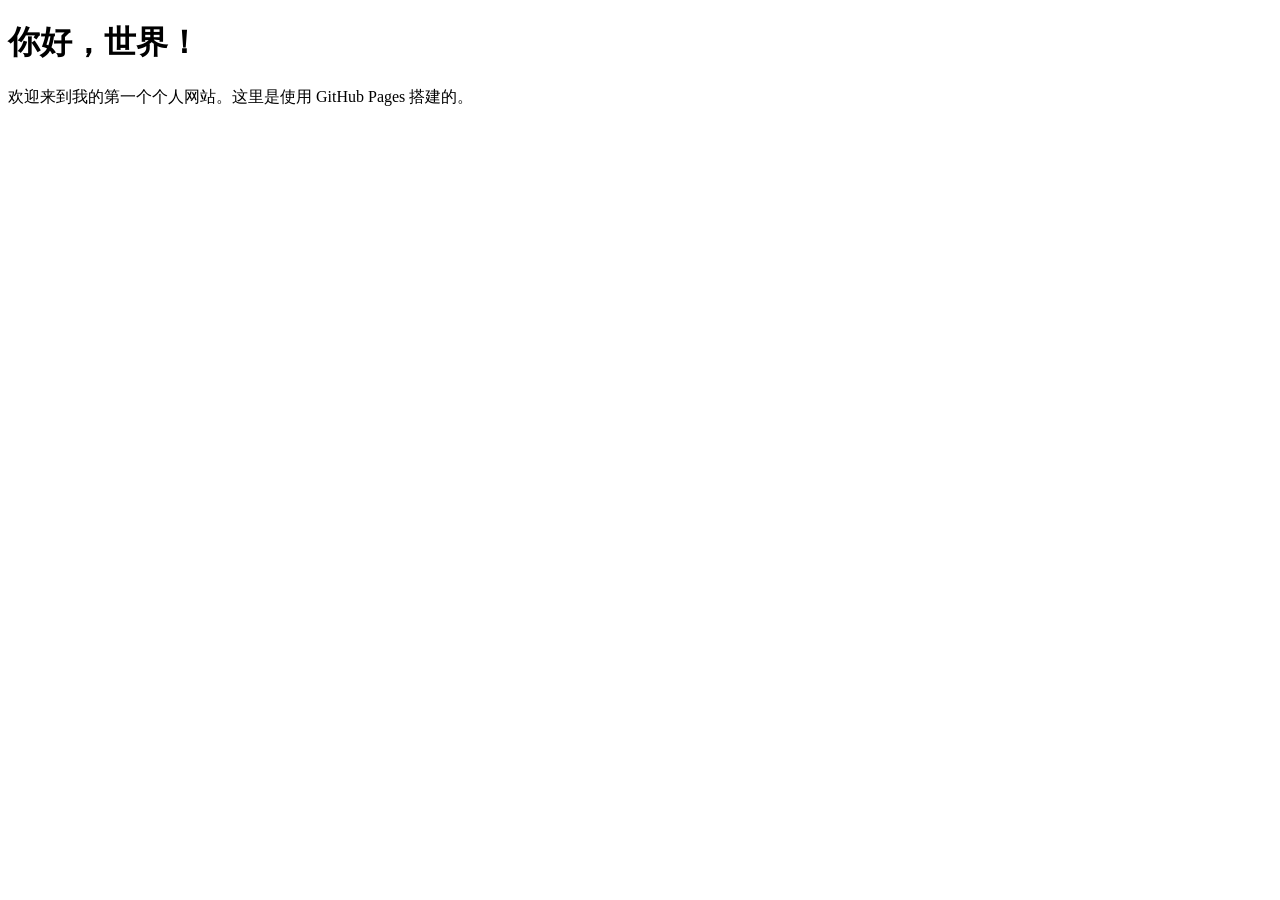
==== index.html @ bc77553c "Create index.html" ====
<!DOCTYPE html>
<html lang="zh-CN">
<head>
    <meta charset="UTF-8">
    <meta name="viewport" content="width=device-width, initial-scale=1.0">
    <title>我的个人网站</title>
</head>
<body>
    <h1>你好，世界！</h1>
    <p>欢迎来到我的第一个个人网站。这里是使用 GitHub Pages 搭建的。</p>
</body>
</html>
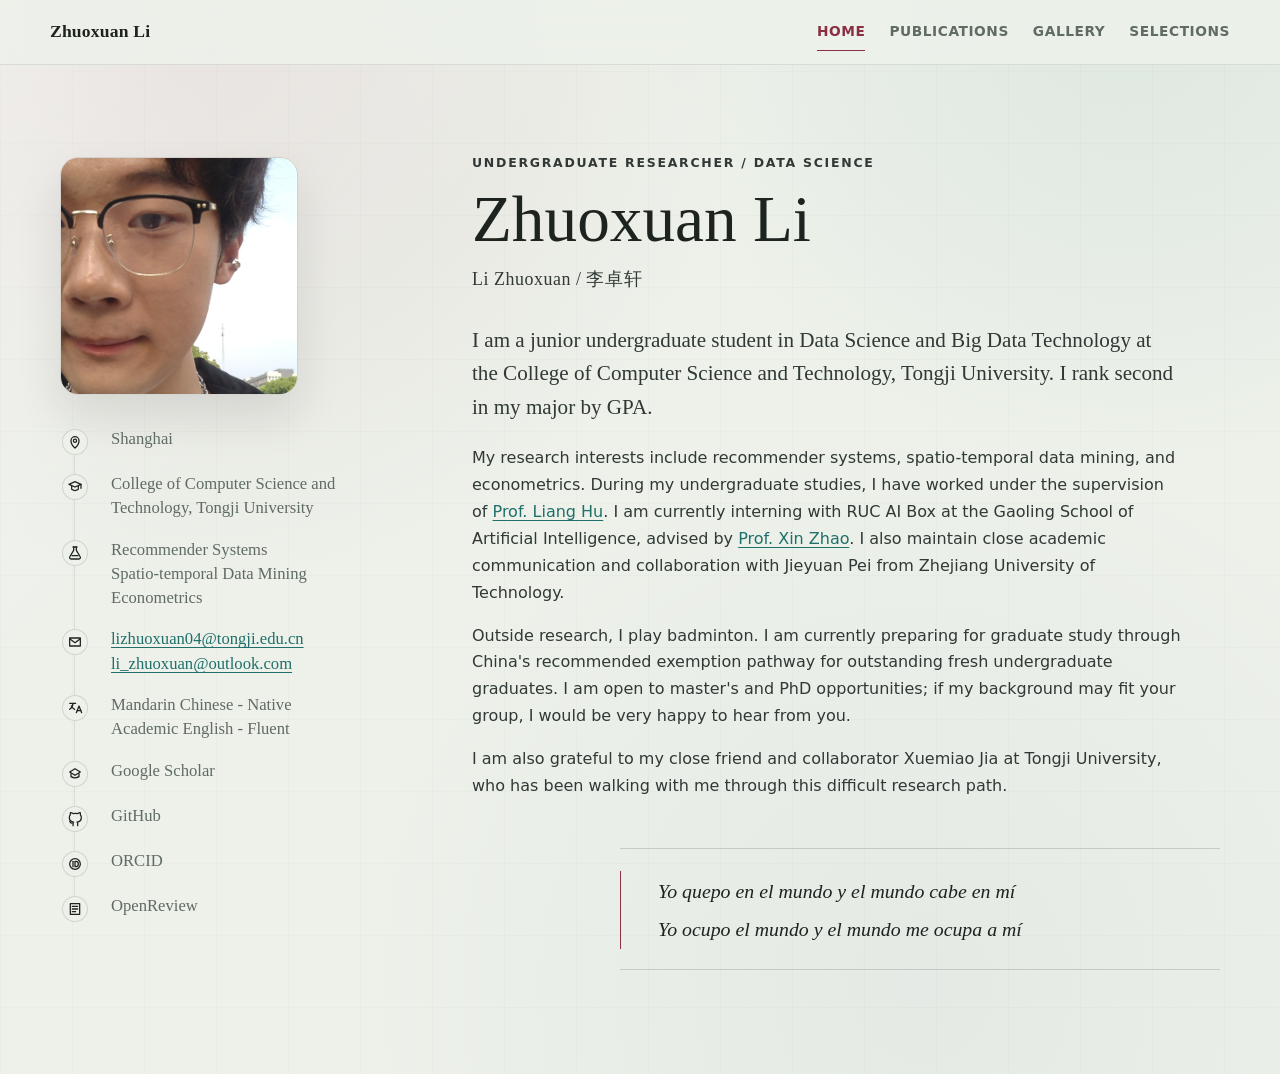
==== commit 2861a196: "Deploy personal site: multi-page layout with gallery, publications, and selections. EOF  Co-authored" ====
--- a/index.html
+++ b/index.html
@@ -1,12 +1,111 @@
 <!DOCTYPE html>
-<html lang="zh-CN">
+<html lang="en">
 <head>
     <meta charset="UTF-8">
     <meta name="viewport" content="width=device-width, initial-scale=1.0">
-    <title>我的个人网站</title>
+    <meta name="description" content="Zhuoxuan Li's academic homepage.">
+    <title>Zhuoxuan Li</title>
+    <link rel="stylesheet" href="assets/site.css">
 </head>
 <body>
-    <h1>你好，世界！</h1>
-    <p>欢迎来到我的第一个个人网站。这里是使用 GitHub Pages 搭建的。</p>
+    <header class="site-header">
+        <div class="page nav">
+            <a class="brand" href="index.html">Zhuoxuan Li</a>
+            <nav class="nav-links" aria-label="Main navigation">
+                <a class="active" href="index.html">Home</a>
+                <a href="publications.html">Publications</a>
+                <a href="gallery.html">Gallery</a>
+                <a href="selections.html">Selections</a>
+            </nav>
+        </div>
+    </header>
+
+    <main class="page home-page">
+        <section class="hero">
+            <aside class="profile-card" aria-label="Profile information">
+                <img class="portrait" src="assets/photos/web/main.jpg" alt="Zhuoxuan Li portrait">
+                <div class="identity-list">
+                    <div class="identity-row">
+                        <span class="identity-icon" aria-hidden="true">
+                            <svg viewBox="0 0 24 24"><path d="M12 21s6-5.2 6-11a6 6 0 0 0-12 0c0 5.8 6 11 6 11Z"/><circle cx="12" cy="10" r="2.4"/></svg>
+                        </span>
+                        <span class="identity-text">Shanghai</span>
+                    </div>
+                    <div class="identity-row">
+                        <span class="identity-icon" aria-hidden="true">
+                            <svg viewBox="0 0 24 24"><path d="m3 8 9-4 9 4-9 4-9-4Z"/><path d="M7 10.5v5c2.8 2 7.2 2 10 0v-5"/><path d="M21 8v6"/></svg>
+                        </span>
+                        <span class="identity-text">College of Computer Science and Technology, Tongji University</span>
+                    </div>
+                    <div class="identity-row">
+                        <span class="identity-icon" aria-hidden="true">
+                            <svg viewBox="0 0 24 24"><path d="M9 3h6"/><path d="M10 3v5l-5.8 9.6A2.2 2.2 0 0 0 6.1 21h11.8a2.2 2.2 0 0 0 1.9-3.4L14 8V3"/><path d="M7.5 16h9"/></svg>
+                        </span>
+                        <span class="identity-text">Recommender Systems<br>Spatio-temporal Data Mining<br>Econometrics</span>
+                    </div>
+                    <div class="identity-row">
+                        <span class="identity-icon" aria-hidden="true">
+                            <svg viewBox="0 0 24 24"><path d="M4 6h16v12H4z"/><path d="m4 7 8 6 8-6"/></svg>
+                        </span>
+                        <span class="identity-text"><a href="mailto:lizhuoxuan04@tongji.edu.cn">lizhuoxuan04@tongji.edu.cn</a><br><a href="mailto:li_zhuoxuan@outlook.com">li_zhuoxuan@outlook.com</a></span>
+                    </div>
+                    <div class="identity-row">
+                        <span class="identity-icon" aria-hidden="true">
+                            <svg viewBox="0 0 24 24"><path d="M4 5h9"/><path d="M9 5c-.4 4-2 7-5 9"/><path d="M6.5 9c1 2 2.6 3.7 4.8 5"/><path d="M14 19l4-10 4 10"/><path d="M15.3 16h5.4"/></svg>
+                        </span>
+                        <span class="identity-text">Mandarin Chinese - Native<br>Academic English - Fluent</span>
+                    </div>
+                    <a class="identity-row" href="https://scholar.google.com/citations?hl=zh-CN&amp;user=_hGkKOEAAAAJ" target="_blank" rel="noreferrer">
+                        <span class="identity-icon" aria-hidden="true">
+                            <svg viewBox="0 0 24 24"><path d="M12 4 4 9l8 5 8-5-8-5Z"/><path d="M6 11.5V16c3.4 2 8.6 2 12 0v-4.5"/></svg>
+                        </span>
+                        <span class="identity-text">Google Scholar</span>
+                    </a>
+                    <a class="identity-row" href="https://github.com/ZhuoxuanLi-CS" target="_blank" rel="noreferrer">
+                        <span class="identity-icon" aria-hidden="true">
+                            <svg viewBox="0 0 24 24"><path d="M8 18c-3 1-3-1.7-4-2"/><path d="M16 22v-3.4c0-1-.4-1.7-1-2 3.2-.4 6.5-1.6 6.5-7A5.4 5.4 0 0 0 20 5.8c.2-.6.2-1.8-.2-3.3 0 0-1.2-.4-3.8 1.4a13 13 0 0 0-7 0C6.4 2.1 5.2 2.5 5.2 2.5 4.8 4 4.8 5.2 5 5.8a5.4 5.4 0 0 0-1.5 3.8c0 5.4 3.3 6.6 6.5 7-.5.3-.9 1-.9 2V22"/></svg>
+                        </span>
+                        <span class="identity-text">GitHub</span>
+                    </a>
+                    <a class="identity-row" href="https://orcid.org/0009-0004-2109-8980" target="_blank" rel="noreferrer">
+                        <span class="identity-icon" aria-hidden="true">
+                            <svg viewBox="0 0 24 24"><circle cx="12" cy="12" r="8"/><path d="M9 8v8"/><path d="M12 8h1.4c2.2 0 3.6 1.5 3.6 4s-1.4 4-3.6 4H12V8Z"/></svg>
+                        </span>
+                        <span class="identity-text">ORCID</span>
+                    </a>
+                    <a class="identity-row" href="https://openreview.net/profile?id=%7EZhuoxuan_Li2" target="_blank" rel="noreferrer">
+                        <span class="identity-icon" aria-hidden="true">
+                            <svg viewBox="0 0 24 24"><path d="M5 4h14v16H5z"/><path d="M8 8h8"/><path d="M8 12h8"/><path d="M8 16h5"/></svg>
+                        </span>
+                        <span class="identity-text">OpenReview</span>
+                    </a>
+                </div>
+            </aside>
+
+            <div class="hero-copy">
+                <p class="eyebrow">Undergraduate Researcher / Data Science</p>
+                <h1>Zhuoxuan Li</h1>
+                <p class="native-name">Li Zhuoxuan / 李卓轩</p>
+                <p class="lead">
+                    I am a junior undergraduate student in Data Science and Big Data Technology at the College of Computer Science and Technology, Tongji University. I rank second in my major by GPA.
+                </p>
+                <p>
+                    My research interests include recommender systems, spatio-temporal data mining, and econometrics. During my undergraduate studies, I have worked under the supervision of <a href="https://cs.tongji.edu.cn/info/1061/2811.htm" target="_blank" rel="noreferrer">Prof. Liang Hu</a>. I am currently interning with RUC AI Box at the Gaoling School of Artificial Intelligence, advised by <a href="https://ai.ruc.edu.cn/english/FACULTYn/XinZhao/index.htm" target="_blank" rel="noreferrer">Prof. Xin Zhao</a>. I also maintain close academic communication and collaboration with Jieyuan Pei from Zhejiang University of Technology.
+                </p>
+                <p>
+                    Outside research, I play badminton. I am currently preparing for graduate study through China's recommended exemption pathway for outstanding fresh undergraduate graduates. I am open to master's and PhD opportunities; if my background may fit your group, I would be very happy to hear from you.
+                </p>
+                <p>
+                    I am also grateful to my close friend and collaborator Xuemiao Jia at Tongji University, who has been walking with me through this difficult research path.
+                </p>
+                <aside class="epigraph" aria-label="Favorite epigraph">
+                    <blockquote>
+                        <p>Yo quepo en el mundo y el mundo cabe en m&iacute;</p>
+                        <p>Yo ocupo el mundo y el mundo me ocupa a m&iacute;</p>
+                    </blockquote>
+                </aside>
+            </div>
+        </section>
+    </main>
 </body>
 </html>
--- a/assets/site.css
+++ b/assets/site.css
@@ -0,0 +1,805 @@
+:root {
+    --bg: #edf1ea;
+    --paper: #fbfbf4;
+    --ink: #1d231f;
+    --muted: #606b64;
+    --line: #c9d1c7;
+    --accent: #8b2f43;
+    --teal: #1f6f6b;
+    --blue: #3c5f7c;
+    --gold: #9b7a42;
+    --ink-rgb: 29, 35, 31;
+    --bg-rgb: 237, 241, 234;
+    --paper-rgb: 251, 251, 244;
+    --accent-rgb: 139, 47, 67;
+    --teal-rgb: 31, 111, 107;
+    --blue-rgb: 60, 95, 124;
+    --gold-rgb: 155, 122, 66;
+    --shadow-rgb: 24, 33, 29;
+    --shadow: 0 18px 44px rgba(var(--shadow-rgb), 0.08);
+}
+
+* {
+    box-sizing: border-box;
+}
+
+html {
+    scroll-behavior: smooth;
+}
+
+body {
+    margin: 0;
+    color: var(--ink);
+    background:
+        radial-gradient(circle at 16% 4%, rgba(var(--accent-rgb), 0.085), transparent 34rem),
+        radial-gradient(circle at 88% 0%, rgba(var(--teal-rgb), 0.075), transparent 30rem),
+        radial-gradient(circle at 72% 92%, rgba(var(--blue-rgb), 0.052), transparent 36rem),
+        linear-gradient(135deg, rgba(255, 255, 255, 0.48), transparent 30rem),
+        linear-gradient(90deg, rgba(var(--ink-rgb), 0.02) 1px, transparent 1px),
+        linear-gradient(0deg, rgba(var(--ink-rgb), 0.02) 1px, transparent 1px),
+        var(--bg);
+    background-size: auto, auto, auto, auto, 72px 72px, 72px 72px, auto;
+    font-family: Inter, ui-sans-serif, system-ui, -apple-system, BlinkMacSystemFont, "Segoe UI", Arial, sans-serif;
+    line-height: 1.68;
+}
+
+::selection {
+    color: var(--paper);
+    background: var(--accent);
+}
+
+a {
+    color: inherit;
+    text-decoration: none;
+}
+
+p a,
+dd a,
+.identity-text a {
+    color: var(--teal);
+    text-decoration: underline;
+    text-underline-offset: 3px;
+}
+
+.page {
+    width: min(1180px, calc(100% - 56px));
+    margin: 0 auto;
+}
+
+.narrow {
+    width: min(940px, calc(100% - 56px));
+}
+
+.home-page {
+    width: min(1160px, calc(100% - 72px));
+}
+
+.site-header {
+    position: sticky;
+    top: 0;
+    z-index: 10;
+    border-bottom: 1px solid rgba(var(--ink-rgb), 0.1);
+    background: rgba(var(--bg-rgb), 0.86);
+    backdrop-filter: blur(18px);
+}
+
+.nav {
+    display: flex;
+    align-items: center;
+    justify-content: space-between;
+    gap: 24px;
+    min-height: 64px;
+}
+
+.brand {
+    font-family: Georgia, "Times New Roman", serif;
+    font-size: 1.1rem;
+    font-weight: 700;
+    letter-spacing: 0.01em;
+}
+
+.nav-links {
+    display: flex;
+    flex-wrap: wrap;
+    justify-content: flex-end;
+    gap: 24px;
+    color: var(--muted);
+    font-size: 0.86rem;
+    font-weight: 700;
+    letter-spacing: 0.04em;
+    text-transform: uppercase;
+}
+
+.nav-links a {
+    position: relative;
+    padding: 3px 0;
+}
+
+.nav-links a::after {
+    content: "";
+    position: absolute;
+    right: 0;
+    bottom: -4px;
+    left: 0;
+    height: 1px;
+    background: currentColor;
+    opacity: 0;
+    transform: scaleX(0.45);
+    transition: opacity 160ms ease, transform 160ms ease;
+}
+
+.nav-links a.active,
+.nav-links a:hover {
+    color: var(--accent);
+}
+
+.nav-links a.active::after,
+.nav-links a:hover::after {
+    opacity: 1;
+    transform: scaleX(1);
+}
+
+.hero {
+    display: grid;
+    grid-template-columns: 292px minmax(0, 748px);
+    gap: clamp(68px, 8.5vw, 124px);
+    align-items: start;
+    justify-content: space-between;
+    padding: 88px 0 104px;
+}
+
+.hero-copy {
+    max-width: 760px;
+}
+
+.eyebrow {
+    margin: 0 0 14px;
+    color: var(--accent);
+    font-size: 0.78rem;
+    font-weight: 750;
+    letter-spacing: 0.14em;
+    text-transform: uppercase;
+}
+
+h1,
+h2 {
+    margin: 0;
+    font-family: Georgia, "Times New Roman", serif;
+    font-weight: 500;
+    letter-spacing: 0;
+}
+
+h1 {
+    font-size: clamp(2.85rem, 5.1vw, 4.85rem);
+    line-height: 0.98;
+}
+
+h2 {
+    font-size: clamp(1.38rem, 2.5vw, 2rem);
+}
+
+.lead {
+    margin-top: 30px;
+    color: #28312d;
+    font-family: Georgia, "Times New Roman", serif;
+    font-size: clamp(1.14rem, 1.7vw, 1.32rem);
+    line-height: 1.58;
+}
+
+.native-name {
+    margin: 12px 0 0;
+    color: var(--accent);
+    font-family: Georgia, "Times New Roman", serif;
+    font-size: clamp(1rem, 1.4vw, 1.18rem);
+    letter-spacing: 0.03em;
+}
+
+.hero-copy p {
+    max-width: 710px;
+    color: #303936;
+}
+
+.epigraph {
+    width: min(600px, 100%);
+    margin: 48px 0 0 auto;
+    padding: 24px 0 22px 38px;
+    border-top: 1px solid rgba(var(--ink-rgb), 0.16);
+    border-bottom: 1px solid rgba(var(--ink-rgb), 0.16);
+    position: relative;
+}
+
+.epigraph::before {
+    content: "";
+    position: absolute;
+    top: 22px;
+    bottom: 20px;
+    left: 0;
+    width: 1px;
+    background: var(--accent);
+}
+
+.epigraph blockquote {
+    margin: 0;
+    font-family: Georgia, "Times New Roman", serif;
+    font-size: clamp(1.08rem, 1.55vw, 1.28rem);
+    font-style: italic;
+    line-height: 1.82;
+}
+
+.epigraph p {
+    margin: 0;
+    max-width: none;
+    color: var(--ink);
+}
+
+.epigraph p + p {
+    margin-top: 2px;
+}
+
+.profile-card {
+    width: min(100%, 285px);
+    justify-self: start;
+    padding-top: 4px;
+    position: sticky;
+    top: 92px;
+}
+
+.portrait {
+    display: block;
+    width: min(100%, 238px);
+    aspect-ratio: 1;
+    margin: 0 auto 0 0;
+    border: 1px solid rgba(var(--ink-rgb), 0.11);
+    border-radius: 18px;
+    box-shadow: 0 22px 46px rgba(var(--shadow-rgb), 0.105);
+    filter: saturate(0.96) contrast(1.02);
+    object-fit: cover;
+    object-position: center;
+}
+
+.identity-list {
+    display: grid;
+    gap: 17px;
+    margin-top: 32px;
+    padding-left: 2px;
+    position: relative;
+}
+
+.identity-list::before {
+    content: "";
+    position: absolute;
+    top: 5px;
+    bottom: 5px;
+    left: 14px;
+    width: 1px;
+    background: rgba(var(--ink-rgb), 0.1);
+}
+
+.identity-row {
+    display: grid;
+    grid-template-columns: 34px minmax(0, 1fr);
+    gap: 15px;
+    align-items: start;
+    color: var(--muted);
+    font-family: Georgia, "Times New Roman", serif;
+    font-size: 1.04rem;
+    line-height: 1.46;
+    position: relative;
+    z-index: 1;
+}
+
+a.identity-row {
+    text-decoration: none;
+}
+
+.identity-row:hover .identity-text {
+    color: var(--ink);
+}
+
+.identity-icon {
+    display: inline-grid;
+    width: 26px;
+    height: 26px;
+    place-items: center;
+    margin-top: 2px;
+    border: 1px solid rgba(var(--ink-rgb), 0.14);
+    border-radius: 50%;
+    background: var(--bg);
+    color: var(--ink);
+}
+
+.identity-icon svg {
+    width: 16px;
+    height: 16px;
+    fill: none;
+    stroke: currentColor;
+    stroke-linecap: round;
+    stroke-linejoin: round;
+    stroke-width: 1.9;
+}
+
+.identity-text {
+    min-width: 0;
+}
+
+.page-title {
+    padding: 82px 0 38px;
+}
+
+.page-title::after {
+    content: "";
+    display: block;
+    width: 100%;
+    height: 1px;
+    margin-top: 28px;
+    background: linear-gradient(90deg, rgba(var(--ink-rgb), 0.2), rgba(var(--accent-rgb), 0.18), rgba(var(--ink-rgb), 0.04));
+}
+
+.page-title h1 {
+    font-size: clamp(2.1rem, 4.2vw, 3.25rem);
+    line-height: 1.08;
+}
+
+.pub-list,
+.service-grid,
+.selection-section,
+.photo-grid,
+.masonry-gallery {
+    padding-bottom: 72px;
+}
+
+.paper-list {
+    padding-bottom: 84px;
+}
+
+.paper-entry {
+    display: grid;
+    grid-template-columns: minmax(0, 1fr) minmax(230px, 32%);
+    gap: 56px;
+    align-items: center;
+    padding: 34px 0;
+    border-bottom: 1px solid rgba(var(--ink-rgb), 0.12);
+}
+
+.paper-entry h2,
+.paper-entry img {
+    transition: color 160ms ease, box-shadow 160ms ease, transform 160ms ease;
+}
+
+.paper-entry:hover h2 {
+    color: var(--accent);
+}
+
+.paper-entry:hover img {
+    box-shadow: 0 20px 42px rgba(var(--shadow-rgb), 0.11);
+    transform: translateY(-2px);
+}
+
+.paper-main {
+    min-width: 0;
+}
+
+.paper-meta {
+    display: flex;
+    flex-wrap: wrap;
+    gap: 10px;
+    align-items: center;
+    margin-bottom: 10px;
+}
+
+.paper-entry time {
+    color: var(--blue);
+    font-family: Georgia, "Times New Roman", serif;
+    font-size: 0.98rem;
+    font-variant-numeric: tabular-nums;
+}
+
+.paper-entry h2 {
+    max-width: 780px;
+    margin-bottom: 10px;
+    font-family: Inter, ui-sans-serif, system-ui, sans-serif;
+    font-size: clamp(1.14rem, 1.75vw, 1.42rem);
+    font-weight: 760;
+    line-height: 1.32;
+}
+
+.paper-entry span {
+    display: inline-flex;
+    align-items: center;
+    min-height: auto;
+    padding: 0;
+    border: 0;
+    border-radius: 0;
+    color: var(--accent);
+    font-size: 0.75rem;
+    font-weight: 850;
+    letter-spacing: 0.12em;
+    text-transform: uppercase;
+}
+
+.paper-entry p {
+    margin: 0;
+    color: var(--muted);
+}
+
+.paper-entry img {
+    display: block;
+    width: 100%;
+    max-height: 185px;
+    object-fit: contain;
+    border: 1px solid rgba(var(--ink-rgb), 0.1);
+    border-radius: 10px;
+    background: rgba(var(--paper-rgb), 0.8);
+    box-shadow: 0 16px 34px rgba(var(--shadow-rgb), 0.07);
+}
+
+.service-grid {
+    display: grid;
+    grid-template-columns: repeat(2, minmax(0, 1fr));
+    gap: 24px;
+}
+
+.service-card {
+    padding: 22px 0 0;
+    border-top: 1px solid rgba(var(--ink-rgb), 0.16);
+}
+
+.service-card h2,
+.service-card h3 {
+    margin-bottom: 18px;
+}
+
+.service-card ul {
+    display: grid;
+    gap: 10px;
+    margin: 0;
+    padding-left: 1.1rem;
+    color: var(--muted);
+}
+
+.research-extra {
+    padding: 8px 0 76px;
+}
+
+.research-extra h2 {
+    margin-bottom: 24px;
+    color: var(--ink);
+    font-size: clamp(1.12rem, 2vw, 1.55rem);
+}
+
+.timeline-panel {
+    border-top: 1px solid rgba(var(--ink-rgb), 0.16);
+}
+
+.timeline-item {
+    display: grid;
+    grid-template-columns: 58px 150px 1fr;
+    gap: 24px;
+    align-items: center;
+    padding: 24px 0;
+    border-bottom: 1px solid rgba(var(--ink-rgb), 0.12);
+}
+
+.timeline-logo {
+    width: 46px;
+    height: 46px;
+    object-fit: contain;
+    padding: 6px;
+    border: 1px solid rgba(var(--ink-rgb), 0.1);
+    border-radius: 12px;
+    background: rgba(var(--paper-rgb), 0.68);
+}
+
+.timeline-item time {
+    color: var(--accent);
+    font-family: Georgia, "Times New Roman", serif;
+}
+
+.timeline-item h3 {
+    margin: 0 0 6px;
+    font-size: 1.05rem;
+}
+
+.timeline-item p {
+    margin: 0;
+    color: var(--muted);
+}
+
+.masonry-gallery {
+    display: grid;
+    grid-template-columns: repeat(12, 1fr);
+    grid-auto-flow: dense;
+    gap: 38px 42px;
+    align-items: start;
+    padding-top: 10px;
+    padding-bottom: 110px;
+}
+
+.gallery-card {
+    display: grid;
+    gap: 8px;
+    width: 100%;
+    margin: 0;
+    transform: translateY(var(--shift-y, 0)) rotate(var(--tilt, 0deg));
+}
+
+.gallery-card:nth-child(1) {
+    grid-column: 1 / span 4;
+    --shift-y: 18px;
+    --tilt: -1.2deg;
+}
+
+.gallery-card:nth-child(2) {
+    grid-column: 5 / span 3;
+    --shift-y: -8px;
+    --tilt: 0.8deg;
+}
+
+.gallery-card:nth-child(3) {
+    grid-column: 9 / span 4;
+    --shift-y: 28px;
+    --tilt: 1.1deg;
+}
+
+.gallery-card:nth-child(4) {
+    grid-column: 2 / span 3;
+    --shift-y: 6px;
+    --tilt: 0.7deg;
+}
+
+.gallery-card:nth-child(5) {
+    grid-column: 5 / span 4;
+    --shift-y: 34px;
+    --tilt: -0.7deg;
+}
+
+.gallery-card:nth-child(6) {
+    grid-column: 10 / span 3;
+    --shift-y: -18px;
+    --tilt: -1deg;
+}
+
+.gallery-card:nth-child(7) {
+    grid-column: 1 / span 3;
+    --shift-y: 18px;
+    --tilt: 1deg;
+}
+
+.gallery-card:nth-child(8) {
+    grid-column: 4 / span 5;
+    --shift-y: -10px;
+    --tilt: 0.5deg;
+}
+
+.gallery-card img {
+    display: block;
+    width: 100%;
+    border: 1px solid rgba(var(--ink-rgb), 0.12);
+    border-radius: 14px;
+    background: var(--paper);
+    box-shadow: 0 16px 34px rgba(var(--shadow-rgb), 0.095);
+    filter: saturate(0.95) contrast(1.02);
+    transition: box-shadow 160ms ease, transform 160ms ease;
+}
+
+.gallery-card:hover img {
+    box-shadow: 0 22px 42px rgba(var(--shadow-rgb), 0.13);
+    transform: translateY(-3px);
+}
+
+.gallery-card figcaption {
+    margin-top: 0;
+    padding-left: 2px;
+    color: var(--muted);
+    font-family: Georgia, "Times New Roman", serif;
+    font-size: 0.9rem;
+    font-style: italic;
+}
+
+.selection-section {
+    border-top: 1px solid rgba(var(--ink-rgb), 0.14);
+    padding-top: 42px;
+}
+
+.selection-section:first-of-type {
+    border-top: 0;
+    padding-top: 0;
+}
+
+.selection-section h2 {
+    margin-bottom: 26px;
+    font-size: clamp(1.16rem, 2vw, 1.55rem);
+}
+
+.cover-wall {
+    display: grid;
+    gap: 26px;
+}
+
+.album-wall {
+    grid-template-columns: repeat(4, minmax(0, 1fr));
+}
+
+.film-wall {
+    grid-template-columns: repeat(5, minmax(0, 1fr));
+}
+
+.cover-card,
+.poster-card {
+    display: grid;
+    gap: 11px;
+    align-content: start;
+}
+
+.cover-card img,
+.poster-card img {
+    display: block;
+    width: 100%;
+    border: 1px solid rgba(var(--ink-rgb), 0.12);
+    background: var(--paper);
+    box-shadow: 0 18px 38px rgba(var(--shadow-rgb), 0.115);
+    filter: saturate(0.96) contrast(1.02);
+    transition: transform 160ms ease, box-shadow 160ms ease;
+}
+
+.cover-card img {
+    aspect-ratio: 1;
+    object-fit: cover;
+    border-radius: 8px;
+}
+
+.poster-card img {
+    aspect-ratio: 2 / 3;
+    object-fit: cover;
+    border-radius: 8px;
+}
+
+.cover-card:hover img,
+.poster-card:hover img {
+    box-shadow: 0 22px 46px rgba(var(--shadow-rgb), 0.18);
+    transform: translateY(-4px);
+}
+
+.cover-card div {
+    display: grid;
+    gap: 2px;
+}
+
+.cover-card strong,
+.poster-card strong {
+    color: var(--ink);
+    font-family: Georgia, "Times New Roman", serif;
+    font-size: 0.96rem;
+    font-weight: 760;
+    line-height: 1.28;
+}
+
+.cover-card span {
+    color: var(--gold);
+    font-size: 0.86rem;
+}
+
+.poster-card strong {
+    min-height: 2.4em;
+}
+
+@media (max-width: 900px) {
+    .hero,
+    .service-grid {
+        grid-template-columns: 1fr;
+    }
+
+    .home-page {
+        width: min(760px, calc(100% - 48px));
+    }
+
+    .hero {
+        gap: 48px;
+        padding: 66px 0 76px;
+    }
+
+    .profile-card {
+        justify-self: start;
+        position: static;
+        width: min(100%, 330px);
+    }
+
+    .portrait {
+        margin-left: 0;
+    }
+
+    .album-wall,
+    .film-wall {
+        grid-template-columns: repeat(2, minmax(0, 1fr));
+    }
+
+    .masonry-gallery {
+        grid-template-columns: repeat(6, 1fr);
+        gap: 28px;
+    }
+
+    .gallery-card:nth-child(odd) {
+        grid-column: 1 / span 3;
+    }
+
+    .gallery-card:nth-child(even) {
+        grid-column: 4 / span 3;
+    }
+}
+
+@media (max-width: 620px) {
+    .page,
+    .narrow {
+        width: min(100% - 28px, 1080px);
+    }
+
+    .home-page {
+        width: min(100% - 28px, 1080px);
+    }
+
+    .nav {
+        align-items: flex-start;
+        flex-direction: column;
+        gap: 10px;
+        padding: 14px 0;
+    }
+
+    .nav-links {
+        justify-content: flex-start;
+        gap: 12px;
+    }
+
+    h1 {
+        font-size: clamp(2.7rem, 15vw, 3.8rem);
+    }
+
+    .page-title h1 {
+        font-size: clamp(2.2rem, 11vw, 3rem);
+    }
+
+    .paper-entry {
+        grid-template-columns: 1fr;
+        gap: 8px;
+    }
+
+    .identity-list {
+        gap: 12px;
+    }
+
+    .identity-row {
+        grid-template-columns: 30px minmax(0, 1fr);
+        font-size: 0.98rem;
+    }
+
+    .timeline-item {
+        grid-template-columns: 52px 1fr;
+        gap: 8px;
+    }
+
+    .timeline-item time,
+    .timeline-item div {
+        grid-column: 2;
+    }
+
+    .epigraph {
+        margin-left: 0;
+        padding-left: 26px;
+    }
+
+    .paper-entry img {
+        max-height: none;
+    }
+
+    .album-wall,
+    .film-wall,
+    .masonry-gallery {
+        grid-template-columns: 1fr;
+    }
+
+    .gallery-card,
+    .gallery-card:nth-child(odd),
+    .gallery-card:nth-child(even) {
+        grid-column: 1;
+        transform: none;
+    }
+}
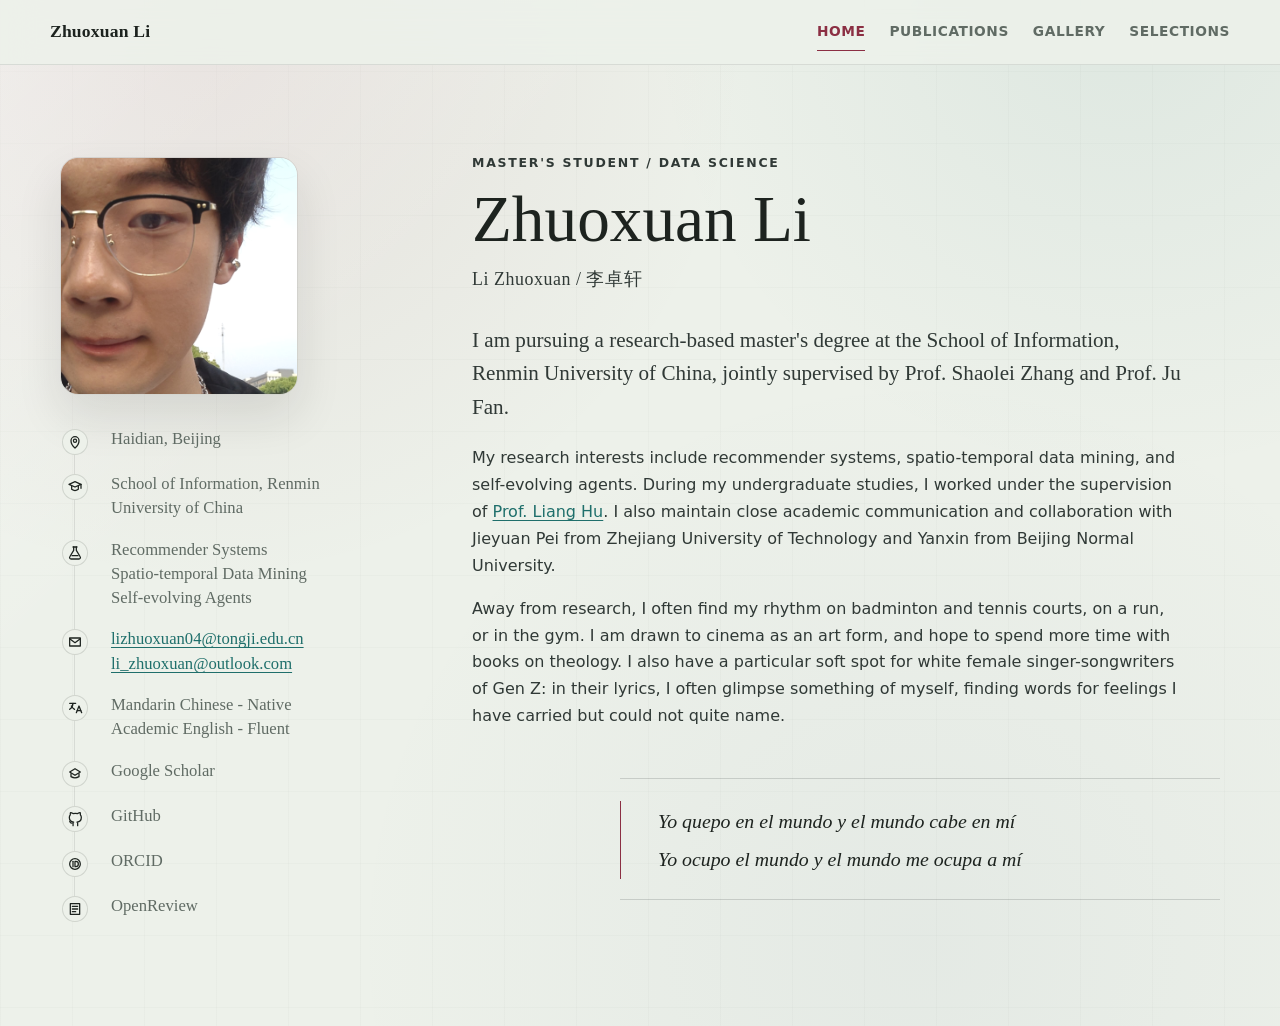
==== commit 8a6ea6b3: "Update academic profile, interests, and album selections" ====
--- a/index.html
+++ b/index.html
@@ -29,19 +29,19 @@
                         <span class="identity-icon" aria-hidden="true">
                             <svg viewBox="0 0 24 24"><path d="M12 21s6-5.2 6-11a6 6 0 0 0-12 0c0 5.8 6 11 6 11Z"/><circle cx="12" cy="10" r="2.4"/></svg>
                         </span>
-                        <span class="identity-text">Shanghai</span>
+                        <span class="identity-text">Haidian, Beijing</span>
                     </div>
                     <div class="identity-row">
                         <span class="identity-icon" aria-hidden="true">
                             <svg viewBox="0 0 24 24"><path d="m3 8 9-4 9 4-9 4-9-4Z"/><path d="M7 10.5v5c2.8 2 7.2 2 10 0v-5"/><path d="M21 8v6"/></svg>
                         </span>
-                        <span class="identity-text">College of Computer Science and Technology, Tongji University</span>
+                        <span class="identity-text">School of Information, Renmin University of China</span>
                     </div>
                     <div class="identity-row">
                         <span class="identity-icon" aria-hidden="true">
                             <svg viewBox="0 0 24 24"><path d="M9 3h6"/><path d="M10 3v5l-5.8 9.6A2.2 2.2 0 0 0 6.1 21h11.8a2.2 2.2 0 0 0 1.9-3.4L14 8V3"/><path d="M7.5 16h9"/></svg>
                         </span>
-                        <span class="identity-text">Recommender Systems<br>Spatio-temporal Data Mining<br>Econometrics</span>
+                        <span class="identity-text">Recommender Systems<br>Spatio-temporal Data Mining<br>Self-evolving Agents</span>
                     </div>
                     <div class="identity-row">
                         <span class="identity-icon" aria-hidden="true">
@@ -83,20 +83,17 @@
             </aside>
 
             <div class="hero-copy">
-                <p class="eyebrow">Undergraduate Researcher / Data Science</p>
+                <p class="eyebrow">Master's Student / Data Science</p>
                 <h1>Zhuoxuan Li</h1>
                 <p class="native-name">Li Zhuoxuan / 李卓轩</p>
                 <p class="lead">
-                    I am a junior undergraduate student in Data Science and Big Data Technology at the College of Computer Science and Technology, Tongji University. I rank second in my major by GPA.
+                    I am pursuing a research-based master's degree at the School of Information, Renmin University of China, jointly supervised by Prof. Shaolei Zhang and Prof. Ju Fan.
                 </p>
                 <p>
-                    My research interests include recommender systems, spatio-temporal data mining, and econometrics. During my undergraduate studies, I have worked under the supervision of <a href="https://cs.tongji.edu.cn/info/1061/2811.htm" target="_blank" rel="noreferrer">Prof. Liang Hu</a>. I am currently interning with RUC AI Box at the Gaoling School of Artificial Intelligence, advised by <a href="https://ai.ruc.edu.cn/english/FACULTYn/XinZhao/index.htm" target="_blank" rel="noreferrer">Prof. Xin Zhao</a>. I also maintain close academic communication and collaboration with Jieyuan Pei from Zhejiang University of Technology.
+                    My research interests include recommender systems, spatio-temporal data mining, and self-evolving agents. During my undergraduate studies, I worked under the supervision of <a href="https://cs.tongji.edu.cn/info/1061/2811.htm" target="_blank" rel="noreferrer">Prof. Liang Hu</a>. I also maintain close academic communication and collaboration with Jieyuan Pei from Zhejiang University of Technology and Yanxin from Beijing Normal University.
                 </p>
                 <p>
-                    Outside research, I play badminton. I am currently preparing for graduate study through China's recommended exemption pathway for outstanding fresh undergraduate graduates. I am open to master's and PhD opportunities; if my background may fit your group, I would be very happy to hear from you.
-                </p>
-                <p>
-                    I am also grateful to my close friend and collaborator Xuemiao Jia at Tongji University, who has been walking with me through this difficult research path.
+                    Away from research, I often find my rhythm on badminton and tennis courts, on a run, or in the gym. I am drawn to cinema as an art form, and hope to spend more time with books on theology. I also have a particular soft spot for white female singer-songwriters of Gen Z: in their lyrics, I often glimpse something of myself, finding words for feelings I have carried but could not quite name.
                 </p>
                 <aside class="epigraph" aria-label="Favorite epigraph">
                     <blockquote>
